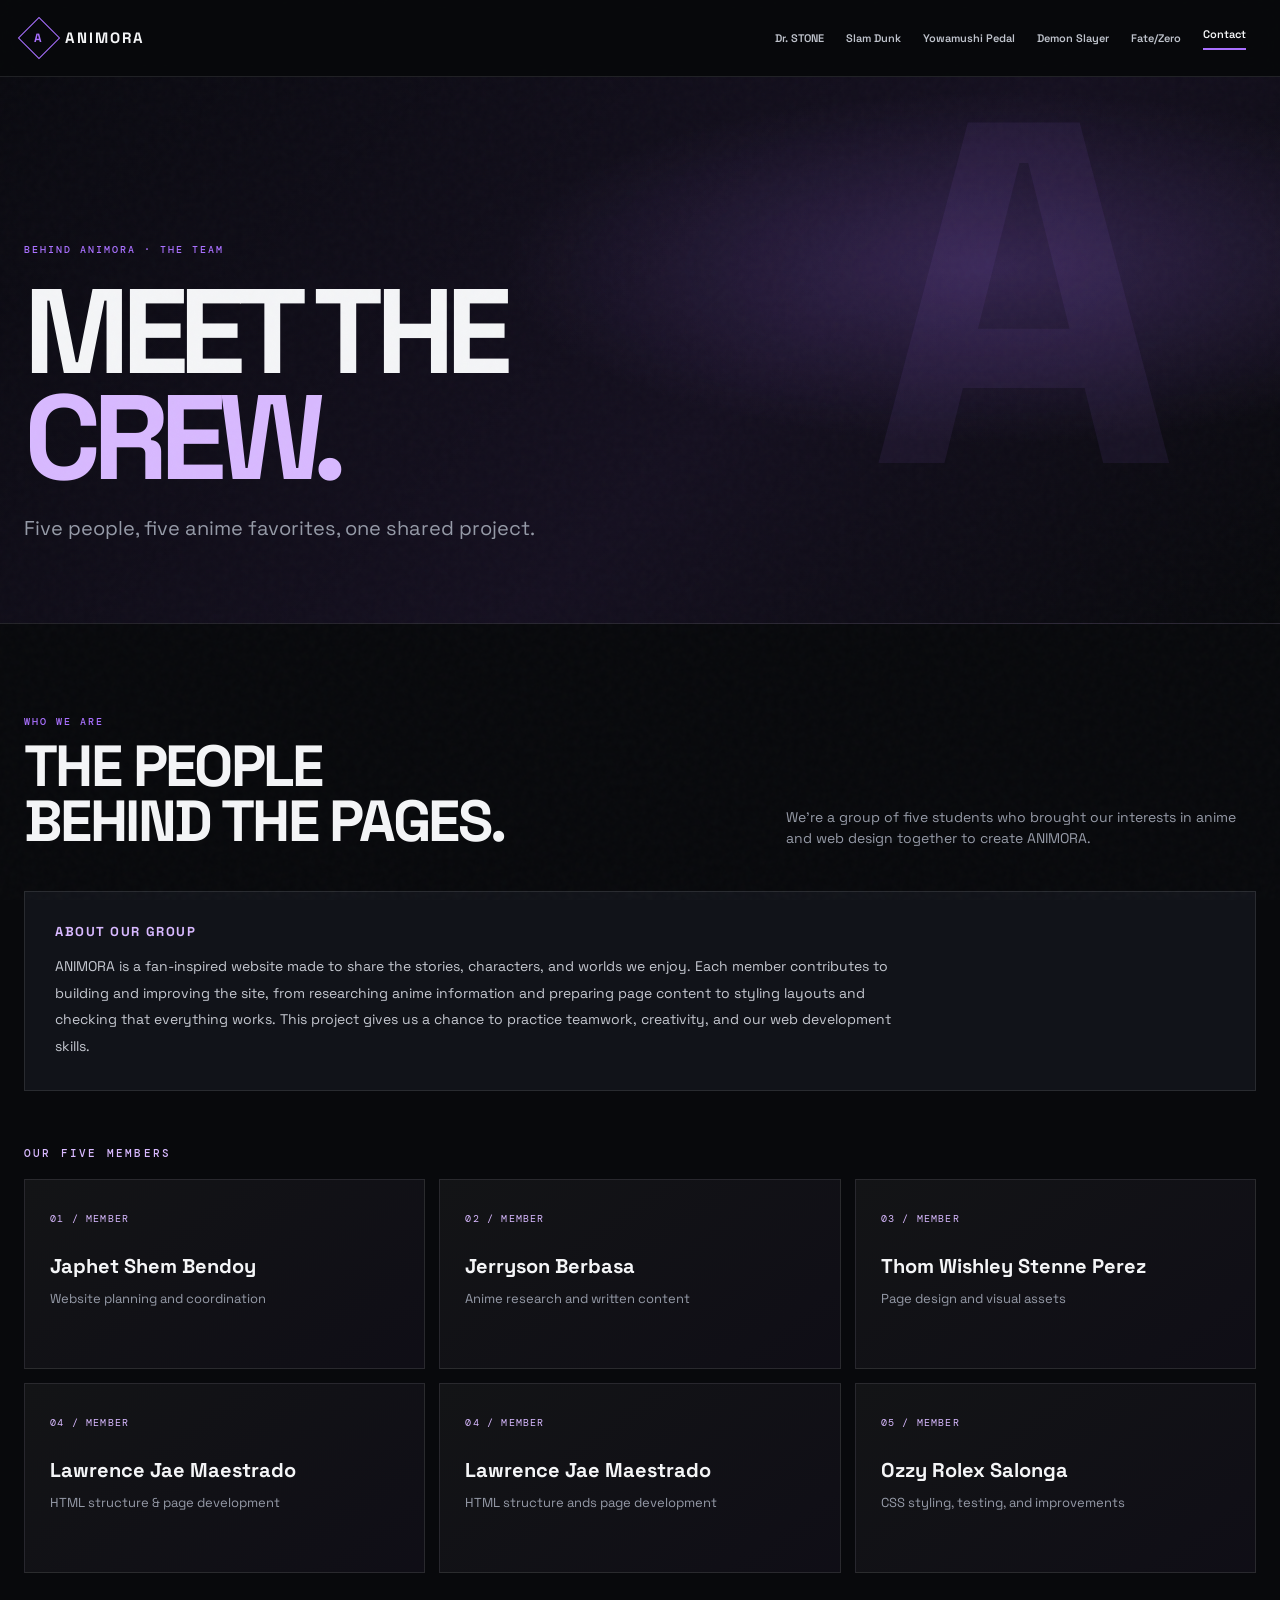
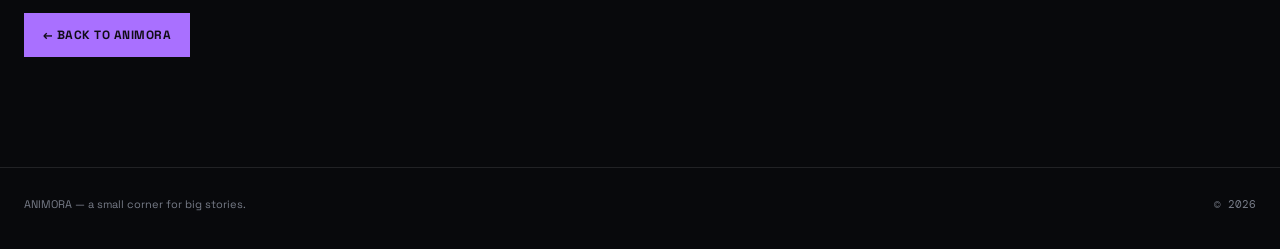
==== contact.html @ 9808b679 "Merge branch 'main' into feature-contact-page" ====
<!DOCTYPE html>
<html lang="en">
<head>
  <meta charset="UTF-8">
  <meta name="viewport" content="width=device-width, initial-scale=1.0">
  <title>Contact the Team — ANIMORA</title>
  <meta name="description" content="Meet the five-person team behind ANIMORA, an anime fandom website project.">
  <link rel="stylesheet" href="css/style.css">
</head>
<body>
<nav class="nav">
  <div class="container nav-inner">
    <a href="index.html" class="logo" aria-label="ANIMORA home">
      <span class="logo-mark"><span>A</span></span> ANIMORA
    </a>
    <button class="menu-btn" aria-label="Open navigation" aria-expanded="false">☰</button>
    <div class="nav-links">
      <a href="dr-stone.html">Dr. STONE</a>
      <a href="slam-dunk.html">Slam Dunk</a>
      <a href="yowamushi-pedal.html">Yowamushi Pedal</a>
      <a href="demon-slayer.html">Demon Slayer</a>
      <a href="fate-zero.html">Fate/Zero</a>
      <a href="contact.html" class="active">Contact</a>
    </div>
  </div>
</nav>

<main class="contact-page">
  <section class="contact-hero">
    <div class="container">
      <div class="eyebrow">BEHIND ANIMORA · THE TEAM</div>
      <h1>MEET THE<br><span>CREW.</span></h1>
      <p class="contact-lead">Five people, five anime favorites, one shared project.</p>
    </div>
  </section>

  <section class="section contact-section">
    <div class="container">
      <div class="section-head">
        <div><div class="eyebrow">WHO WE ARE</div><h2>THE PEOPLE<br>BEHIND THE PAGES.</h2></div>
        <p class="section-intro">We’re a group of five students who brought our interests in anime and web design together to create ANIMORA.</p>
      </div>
      <div class="contact-intro panel">
        <h3>ABOUT OUR GROUP</h3>
        <p>ANIMORA is a fan-inspired website made to share the stories, characters, and worlds we enjoy. Each member contributes to building and improving the site, from researching anime information and preparing page content to styling layouts and checking that everything works. This project gives us a chance to practice teamwork, creativity, and our web development skills.</p>
      </div>

      <div class="eyebrow members-label">OUR FIVE MEMBERS</div>
      <div class="team-grid">
        <article class="team-card"><span class="team-number">01 / MEMBER</span><h3>Japhet Shem Bendoy</h3><p>Website planning and coordination</p></article>
        <article class="team-card"><span class="team-number">02 / MEMBER</span><h3>Jerryson Berbasa</h3><p>Anime research and written content</p></article>
        <article class="team-card"><span class="team-number">03 / MEMBER</span><h3>Thom Wishley Stenne Perez</h3><p>Page design and visual assets</p></article>
        <article class="team-card"><span class="team-number">04 / MEMBER</span><h3>Lawrence Jae Maestrado</h3><p>HTML structure & page development</p></article>

        <article class="team-card"><span class="team-number">04 / MEMBER</span><h3>Lawrence Jae Maestrado</h3><p>HTML structure ands page development</p></article>

        <article class="team-card"><span class="team-number">05 / MEMBER</span><h3>Ozzy Rolex Salonga</h3><p>CSS styling, testing, and improvements</p></article>
      </div>
      <div class="contact-back"><a class="btn primary" href="index.html">← BACK TO ANIMORA</a></div>
    </div>
  </section>
</main>

<footer class="footer"><div class="container footer-row"><span>ANIMORA — a small corner for big stories.</span><span class="mono">© 2026</span></div></footer>
<script src="js/script.js"></script>
</body>
</html>
---- css/style.css ----
@import url("https://fonts.googleapis.com/css2?family=DM+Mono:wght@400;500&family=Space+Grotesk:wght@400;500;600;700&family=Playfair+Display:wght@600;700&display=swap");

/* =========================================================
   01. TOKENS / RESET
========================================================= */
:root {
  --bg: #08090c;
  --panel: #111319;
  --panel-2: #171a22;
  --text: #f4f5f7;
  --muted: #969ba8;
  --line: rgba(255,255,255,.10);
  --accent: #a970ff;
  --accent-2: #d8b9ff;
  --max: 1240px;
  --ease: cubic-bezier(.22,1,.36,1);
}

* { box-sizing: border-box; margin: 0; padding: 0; }
html { scroll-behavior: smooth; }
body {
  min-width: 320px;
  overflow-x: hidden;
  background: var(--bg);
  color: var(--text);
  font-family: "Space Grotesk", system-ui, sans-serif;
  line-height: 1.5;
}
a { color: inherit; text-decoration: none; }
button { font: inherit; }
img { display: block; max-width: 100%; }
.container { width: min(var(--max), calc(100% - 48px)); margin-inline: auto; }
.mono { font-family: "DM Mono", monospace; }

/* =========================================================
   02. GLOBAL GRAIN
========================================================= */
body::before {
  content: "";
  position: fixed;
  inset: 0;
  z-index: 90;
  pointer-events: none;
  opacity: .035;
  background-image: url("data:image/svg+xml,%3Csvg viewBox='0 0 160 160' xmlns='http://www.w3.org/2000/svg'%3E%3Cfilter id='n'%3E%3CfeTurbulence type='fractalNoise' baseFrequency='.85' numOctaves='3' stitchTiles='stitch'/%3E%3C/filter%3E%3Crect width='100%25' height='100%25' filter='url(%23n)' opacity='.7'/%3E%3C/svg%3E");
}

/* =========================================================
   03. NAVIGATION
========================================================= */
.nav {
  position: fixed;
  inset: 0 0 auto;
  z-index: 100;
  border-bottom: 1px solid var(--line);
  background: rgba(8,9,12,.72);
  backdrop-filter: blur(18px);
}
.nav-inner { min-height: 76px; display: flex; align-items: center; gap: 28px; }
.logo { display: flex; align-items: center; gap: 11px; flex-shrink: 0; font-size: 15px; font-weight: 700; letter-spacing: .13em; }
.logo-mark { width: 30px; height: 30px; display: grid; place-items: center; border: 1px solid var(--accent); transform: rotate(45deg); }
.logo-mark span { color: var(--accent); font-size: 12px; transform: rotate(-45deg); }
.nav-links { margin-left: auto; display: flex; align-items: center; gap: 2px; }
.nav-links a { padding: 9px 10px; color: #bfc3cc; font-size: 11px; font-weight: 600; transition: color .25s ease; }
.nav-links a:hover, .nav-links a.active { color: var(--text); }
.nav-links a.active::after { content: ""; display: block; width: 100%; height: 2px; margin-top: 5px; background: var(--accent); }
.menu-btn { display: none; margin-left: auto; border: 0; background: none; color: var(--text); font-size: 24px; cursor: pointer; }

/* =========================================================
   04. HERO / BACKGROUNDS
========================================================= */
.hero { min-height: 100svh; position: relative; display: grid; place-items: center; overflow: hidden; }
.hero-bg {
  position: absolute;
  inset: 0;
  background-image:
    linear-gradient(90deg, rgba(8,9,12,.92) 0%, rgba(8,9,12,.52) 48%, rgba(8,9,12,.30) 100%),
    linear-gradient(180deg, rgba(8,9,12,.25), rgba(8,9,12,.78)),
    var(--hero-image),
    radial-gradient(circle at 50% 42%, color-mix(in srgb,var(--accent) 23%,transparent), transparent 30%),
    linear-gradient(145deg,#08090c,#0c0912 48%,#08090c);
  background-size: cover;
  background-position: center;
  transform: scale(1.02);
}
.hero-bg::after { content:""; position:absolute; inset:0; background:linear-gradient(0deg,rgba(8,9,12,.75),transparent 35%,rgba(8,9,12,.25)); }
.grid { position:absolute; inset:-20%; opacity:.10; background-image:linear-gradient(var(--line) 1px,transparent 1px),linear-gradient(90deg,var(--line) 1px,transparent 1px); background-size:70px 70px; transform:perspective(500px) rotateX(55deg) translateY(32%); transform-origin:center bottom; }
.orbit { position:absolute; width:min(72vw,800px); height:min(72vw,800px); border:1px solid color-mix(in srgb,var(--accent) 28%,transparent); border-radius:50%; animation:spin 30s linear infinite; }
.orbit::after { content:""; position:absolute; width:8px; height:8px; top:12%; left:17%; border-radius:50%; background:var(--accent); box-shadow:0 0 28px var(--accent); }
@keyframes spin { to { transform: rotate(360deg); } }
.hero-content { position:relative; z-index:2; width:min(900px,100%); padding-top:76px; text-align:center; }
.kicker, .eyebrow, .tag { font-family:"DM Mono",monospace; text-transform:uppercase; letter-spacing:.2em; }
.kicker { margin-bottom:24px; color:var(--accent-2); font-size:11px; }
.hero h1 { font-size:clamp(64px,12vw,154px); line-height:.78; font-weight:700; letter-spacing:-.075em; }
.hero h1 .outline { color:transparent; -webkit-text-stroke:1px rgba(255,255,255,.45); }
.hero-copy { max-width:590px; margin:30px auto 0; color:#aeb2bc; font-size:15px; }
.hero-actions { display:flex; justify-content:center; gap:12px; margin-top:34px; }
.btn { display:inline-block; padding:12px 18px; border:1px solid var(--line); font-size:12px; font-weight:700; letter-spacing:.04em; transition:transform .25s ease,border-color .25s ease; }
.btn.primary { border-color:var(--accent); background:var(--accent); color:#100c16; }
.btn:hover { transform:translateY(-2px); border-color:var(--accent); }
.scroll-note { position:absolute; bottom:28px; left:50%; transform:translateX(-50%); color:#6f7480; font:400 10px "DM Mono",monospace; letter-spacing:.18em; }

/* =========================================================
   05. LANDING / COLLECTION
========================================================= */
.section { padding:110px 0; }
.section-head { display:flex; justify-content:space-between; align-items:end; gap:30px; margin-bottom:42px; }
.eyebrow { margin-bottom:10px; color:var(--accent); font-size:10px; font-weight:500; }
.section h2 { font-size:clamp(32px,5vw,58px); line-height:.95; letter-spacing:-.045em; }
.section-intro { max-width:470px; color:var(--muted); font-size:14px; }
.fandom-grid { display:grid; grid-template-columns:repeat(5,1fr); gap:12px; }
.fandom-card { min-height:360px; position:relative; overflow:hidden; display:flex; flex-direction:column; justify-content:space-between; padding:20px; border:1px solid var(--line); background:var(--panel); transition:transform .35s var(--ease),border-color .35s ease; }
.fandom-card:hover { transform:translateY(-7px); border-color:color-mix(in srgb,var(--card-accent) 70%,transparent); }
.fandom-art { position:absolute; inset:0; overflow:hidden; background:var(--panel); }
.fandom-art::after { content:""; position:absolute; inset:0; background:linear-gradient(180deg,rgba(8,9,12,.08),rgba(8,9,12,.88)); }
.fandom-art img { width:100%; height:100%; object-fit:cover; object-position:center; filter:saturate(.92); }
.fandom-number,.fandom-title,.fandom-link { position:relative; z-index:2; }
.fandom-number { color:#b1b5bf; font:400 10px "DM Mono",monospace; }
.fandom-title { font-size:27px; line-height:.95; letter-spacing:-.04em; }
.fandom-link { color:var(--card-accent); font-size:10px; letter-spacing:.14em; text-transform:uppercase; }
.manifesto { padding:70px 0; border-top:1px solid var(--line); border-bottom:1px solid var(--line); }
.manifesto p { max-width:1050px; font-family:"Playfair Display",serif; font-size:clamp(28px,5vw,68px); line-height:1.02; letter-spacing:-.05em; }
.manifesto em { color:var(--accent); font-style:normal; }

/* =========================================================
   06. FANDOM PAGES
========================================================= */
.fandom-page { --accent:#9cff57; --accent-2:#57e6ff; }
.fandom-page .hero { min-height:82svh; place-items:end start; text-align:left; }
.fandom-page .hero-content { width:min(var(--max),calc(100% - 48px)); margin:auto; padding:150px 0 90px; text-align:left; }
.fandom-page .hero h1 { max-width:950px; font-size:clamp(62px,10vw,132px); }
.fandom-page .hero-copy { max-width:610px; margin:26px 0 0; }
.tag { display:inline-block; margin-bottom:18px; padding:6px 9px; border:1px solid color-mix(in srgb,var(--accent) 50%,transparent); color:var(--accent); font-size:9px; }
.content-grid { display:grid; grid-template-columns:1.05fr .95fr; gap:18px; }
.panel { padding:30px; border:1px solid var(--line); background:var(--panel); }
.panel h3 { margin-bottom:12px; font-size:25px; }
.panel p { color:var(--muted); font-size:14px; }
.character-grid { display:grid; grid-template-columns:repeat(3,1fr); gap:12px; }
.character { min-height:300px; position:relative; overflow:hidden; padding:0; border:1px solid var(--line); background:linear-gradient(145deg,#12151b,#0c0e13); }
.character::after { content:""; position:absolute; inset:0; background:linear-gradient(180deg,transparent 38%,rgba(8,9,12,.92) 100%); pointer-events:none; }
.character-image { width:100%; height:190px; object-fit:cover; object-position:center; filter:saturate(.9); }
.character .initials,.character h3,.character p { position:relative; z-index:2; margin-inline:20px; }
.character .initials { margin-top:-42px; color:color-mix(in srgb,var(--accent) 75%,white); font-size:30px; font-weight:700; letter-spacing:-.06em; }
.character h3 { margin-top:18px; font-size:20px; }
.character p { margin-top:5px; padding-bottom:20px; color:var(--muted); font-size:12px; }
.media-grid { display:grid; grid-template-columns:repeat(3,1fr); gap:12px; }
.media-card { overflow:hidden; border:1px solid var(--line); background:var(--panel); }
.media-art { aspect-ratio:4/3; position:relative; overflow:hidden; display:grid; place-items:center; }
.media-art img { position:absolute; inset:0; width:100%; height:100%; object-fit:cover; filter:saturate(.85); }
.media-art::after { content:""; position:absolute; inset:0; background:linear-gradient(180deg,rgba(8,9,12,.05),rgba(8,9,12,.70)); }
.media-art span { position:relative; z-index:2; font-size:38px; font-weight:700; letter-spacing:-.06em; text-shadow:0 3px 20px #000; }
.media-card figcaption { padding:14px; color:#a6aab4; font-size:11px; }
.fact-grid { display:grid; grid-template-columns:repeat(4,1fr); gap:12px; }
.fact { padding:14px 16px; border-left:2px solid var(--accent); background:var(--panel); }
.fact strong { display:block; font-size:22px; }
.fact span { color:var(--muted); font-size:11px; }

/* =========================================================
   07. FOOTER / MOTION
========================================================= */
.footer { padding:28px 0 36px; border-top:1px solid var(--line); color:#777c88; font-size:11px; }
.footer-row { display:flex; justify-content:space-between; gap:20px; }
.reveal { opacity:0; transform:translateY(18px); transition:.7s var(--ease); }
.reveal.show { opacity:1; transform:none; }

/* =========================================================
   08. RESPONSIVE
========================================================= */
@media (max-width:1050px) {
  .nav-links a { padding-inline:6px; font-size:10px; }
  .fandom-grid { grid-template-columns:repeat(2,1fr); }
  .character-grid { grid-template-columns:repeat(2,1fr); }
}

@media (max-width:760px) {
  .container { width:min(var(--max),calc(100% - 32px)); }
  .nav-inner { min-height:68px; }
  .menu-btn { display:block; }
  .nav-links { display:none; position:absolute; top:68px; left:16px; right:16px; padding:10px; flex-direction:column; align-items:stretch; border:1px solid var(--line); background:#0d0f14; }
  .nav-links.open { display:flex; }
  .nav-links a { padding:12px; }
  .hero h1 { font-size:clamp(58px,18vw,100px); }
  .hero-bg { background-position:65% center; }
  .section { padding:80px 0; }
  .section-head { display:block; }
  .section-intro { margin-top:18px; }
  .fandom-grid,.character-grid,.media-grid,.fact-grid,.content-grid { grid-template-columns:1fr; }
  .fandom-card { min-height:300px; }
  .fandom-page .hero { min-height:90svh; }
  .fandom-page .hero-content { width:min(var(--max),calc(100% - 32px)); padding:130px 0 70px; }
  .character { min-height:330px; }
  .character-image { height:220px; }
  .footer-row { display:block; }
  .footer-row > * + * { margin-top:8px; }
}

@media (prefers-reduced-motion:reduce) {
  html { scroll-behavior:auto; }
  *,*::before,*::after { animation-duration:.01ms !important; transition-duration:.01ms !important; }
}


/* =========================================================
   CONTACT PAGE / TEAM
========================================================= */
.contact-page { padding-top: 76px; }
.contact-hero {
  position: relative;
  overflow: hidden;
  padding: clamp(90px, 13vw, 170px) 0 80px;
  background:
    radial-gradient(ellipse at 78% 35%, rgba(169,112,255,.22), transparent 35%),
    linear-gradient(135deg, #0a0a10, #151020 58%, #08090c);
  border-bottom: 1px solid var(--line);
}
.contact-hero::after {
  content: "A";
  position: absolute;
  right: 8%;
  top: 0;
  color: rgba(169,112,255,.07);
  font-size: clamp(240px, 38vw, 520px);
  line-height: .9;
  font-weight: 700;
  pointer-events: none;
}
.contact-hero .container { position: relative; z-index: 1; }
.contact-hero h1 {
  margin: 22px 0;
  font-size: clamp(58px, 10vw, 120px);
  line-height: .88;
  letter-spacing: -.07em;
}
.contact-hero h1 span { color: var(--accent-2); }
.contact-lead { color: var(--muted); font-size: clamp(16px, 2vw, 20px); }
.contact-section { padding-top: 90px; }
.contact-intro { margin-bottom: 54px; }
.contact-intro h3 { margin-bottom: 12px; color: var(--accent-2); font-size: 13px; letter-spacing: .12em; }
.contact-intro p { max-width: 850px; color: #c5c8d0; line-height: 1.9; }
.members-label { margin-bottom: 18px; color: var(--accent-2); font-size: 11px; }
.team-grid { display: grid; grid-template-columns: repeat(3, minmax(0, 1fr)); gap: 14px; }
.team-card {
  min-height: 190px;
  padding: 25px;
  border: 1px solid var(--line);
  background: linear-gradient(145deg, rgba(255,255,255,.045), rgba(169,112,255,.045));
  transition: transform .3s var(--ease), border-color .3s ease;
}
.team-card:hover { transform: translateY(-5px); border-color: rgba(169,112,255,.55); }
.team-number { color: var(--accent-2); font: 10px "DM Mono", monospace; letter-spacing: .12em; }
.team-card h3 { margin: 22px 0 8px; font-size: 20px; overflow-wrap: anywhere; }
.team-card p { color: var(--muted); font-size: 13px; }
.contact-note { margin-top: 18px; color: var(--muted); font-size: 12px; }
.contact-back { margin-top: 40px; }
@media (max-width: 760px) {
  .team-grid { grid-template-columns: repeat(2, minmax(0, 1fr)); }
}
@media (max-width: 480px) {
  .team-grid { grid-template-columns: 1fr; }
  .contact-section { padding-top: 60px; }
}
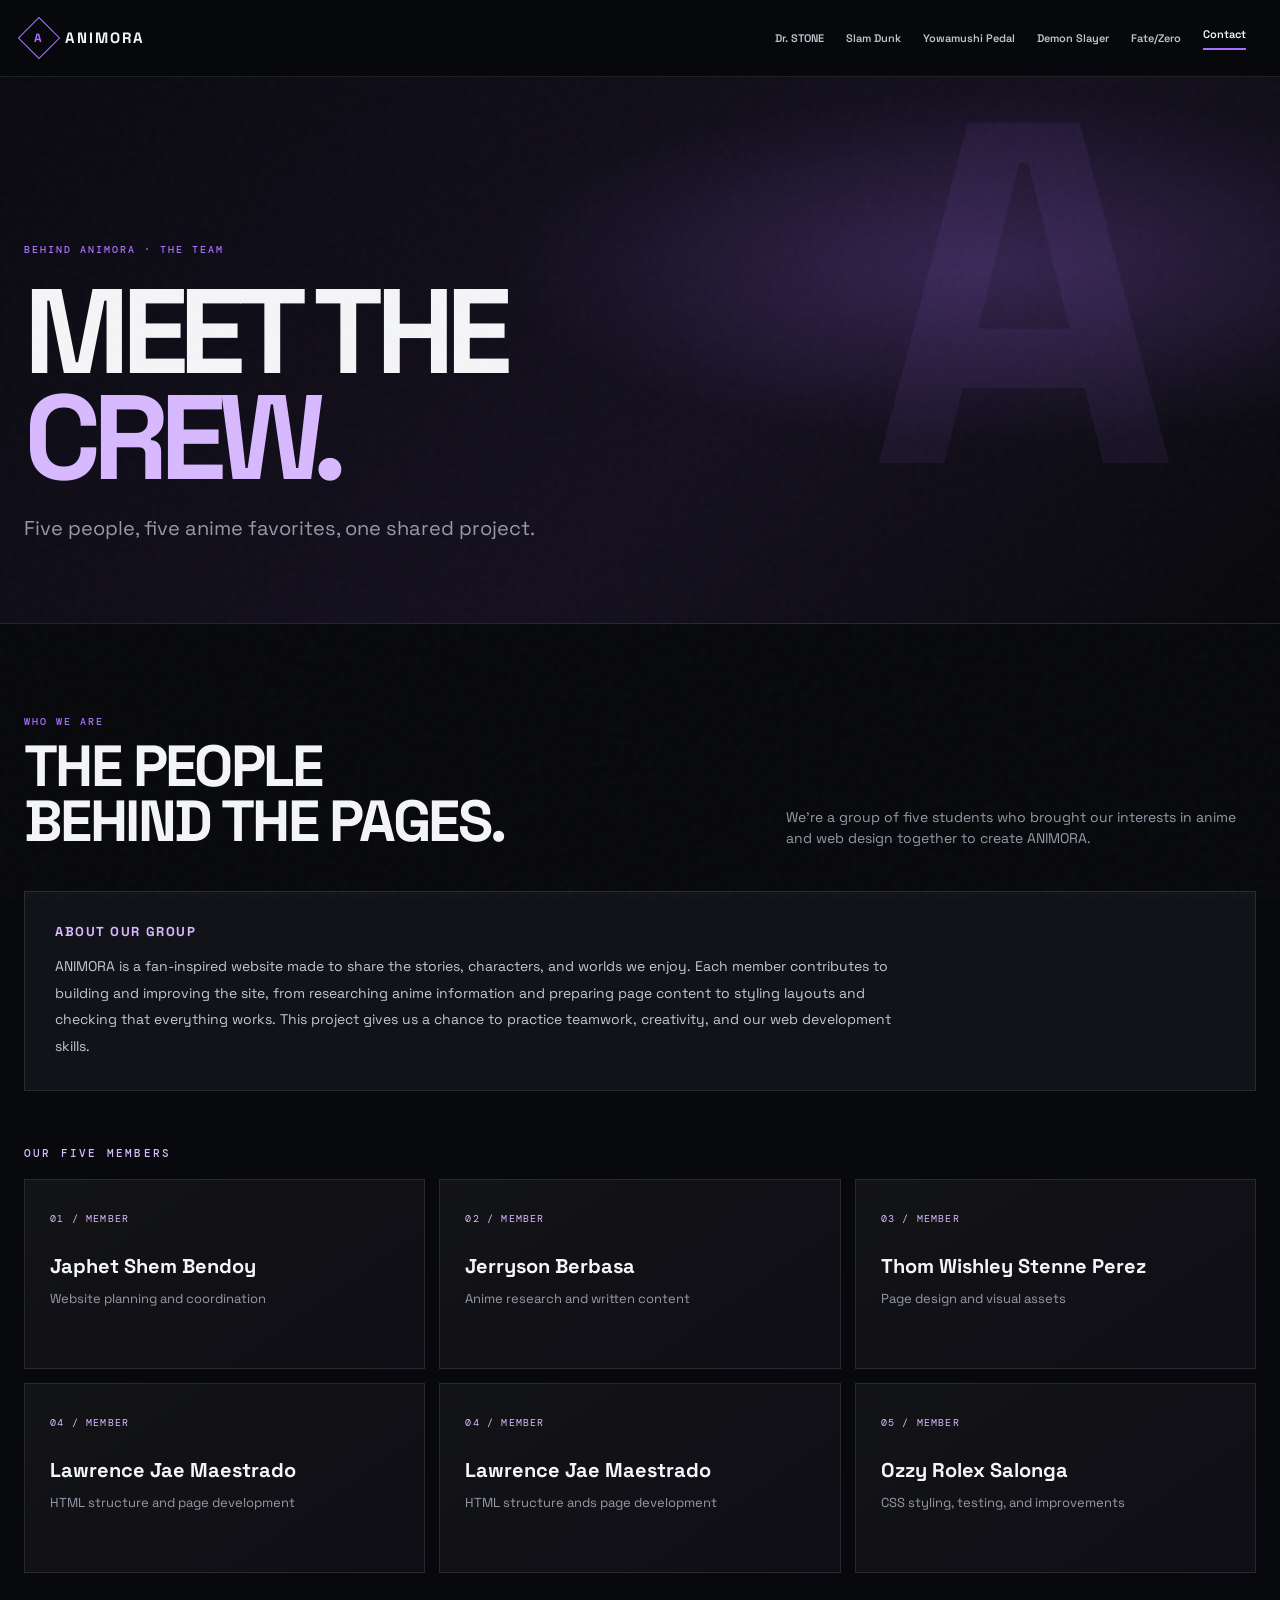
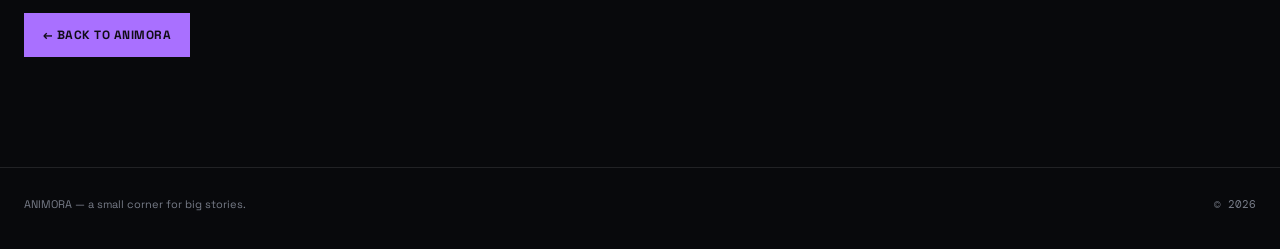
==== commit b275b0fa: "add info contact of Lawrence Jae Maestrado" ====
--- a/contact.html
+++ b/contact.html
@@ -50,7 +50,7 @@
         <article class="team-card"><span class="team-number">01 / MEMBER</span><h3>Japhet Shem Bendoy</h3><p>Website planning and coordination</p></article>
         <article class="team-card"><span class="team-number">02 / MEMBER</span><h3>Jerryson Berbasa</h3><p>Anime research and written content</p></article>
         <article class="team-card"><span class="team-number">03 / MEMBER</span><h3>Thom Wishley Stenne Perez</h3><p>Page design and visual assets</p></article>
-        <article class="team-card"><span class="team-number">04 / MEMBER</span><h3>Lawrence Jae Maestrado</h3><p>HTML structure & page development</p></article>
+        <article class="team-card"><span class="team-number">04 / MEMBER</span><h3>Lawrence Jae Maestrado</h3><p>HTML structure and page development</p></article>
 
         <article class="team-card"><span class="team-number">04 / MEMBER</span><h3>Lawrence Jae Maestrado</h3><p>HTML structure ands page development</p></article>
 
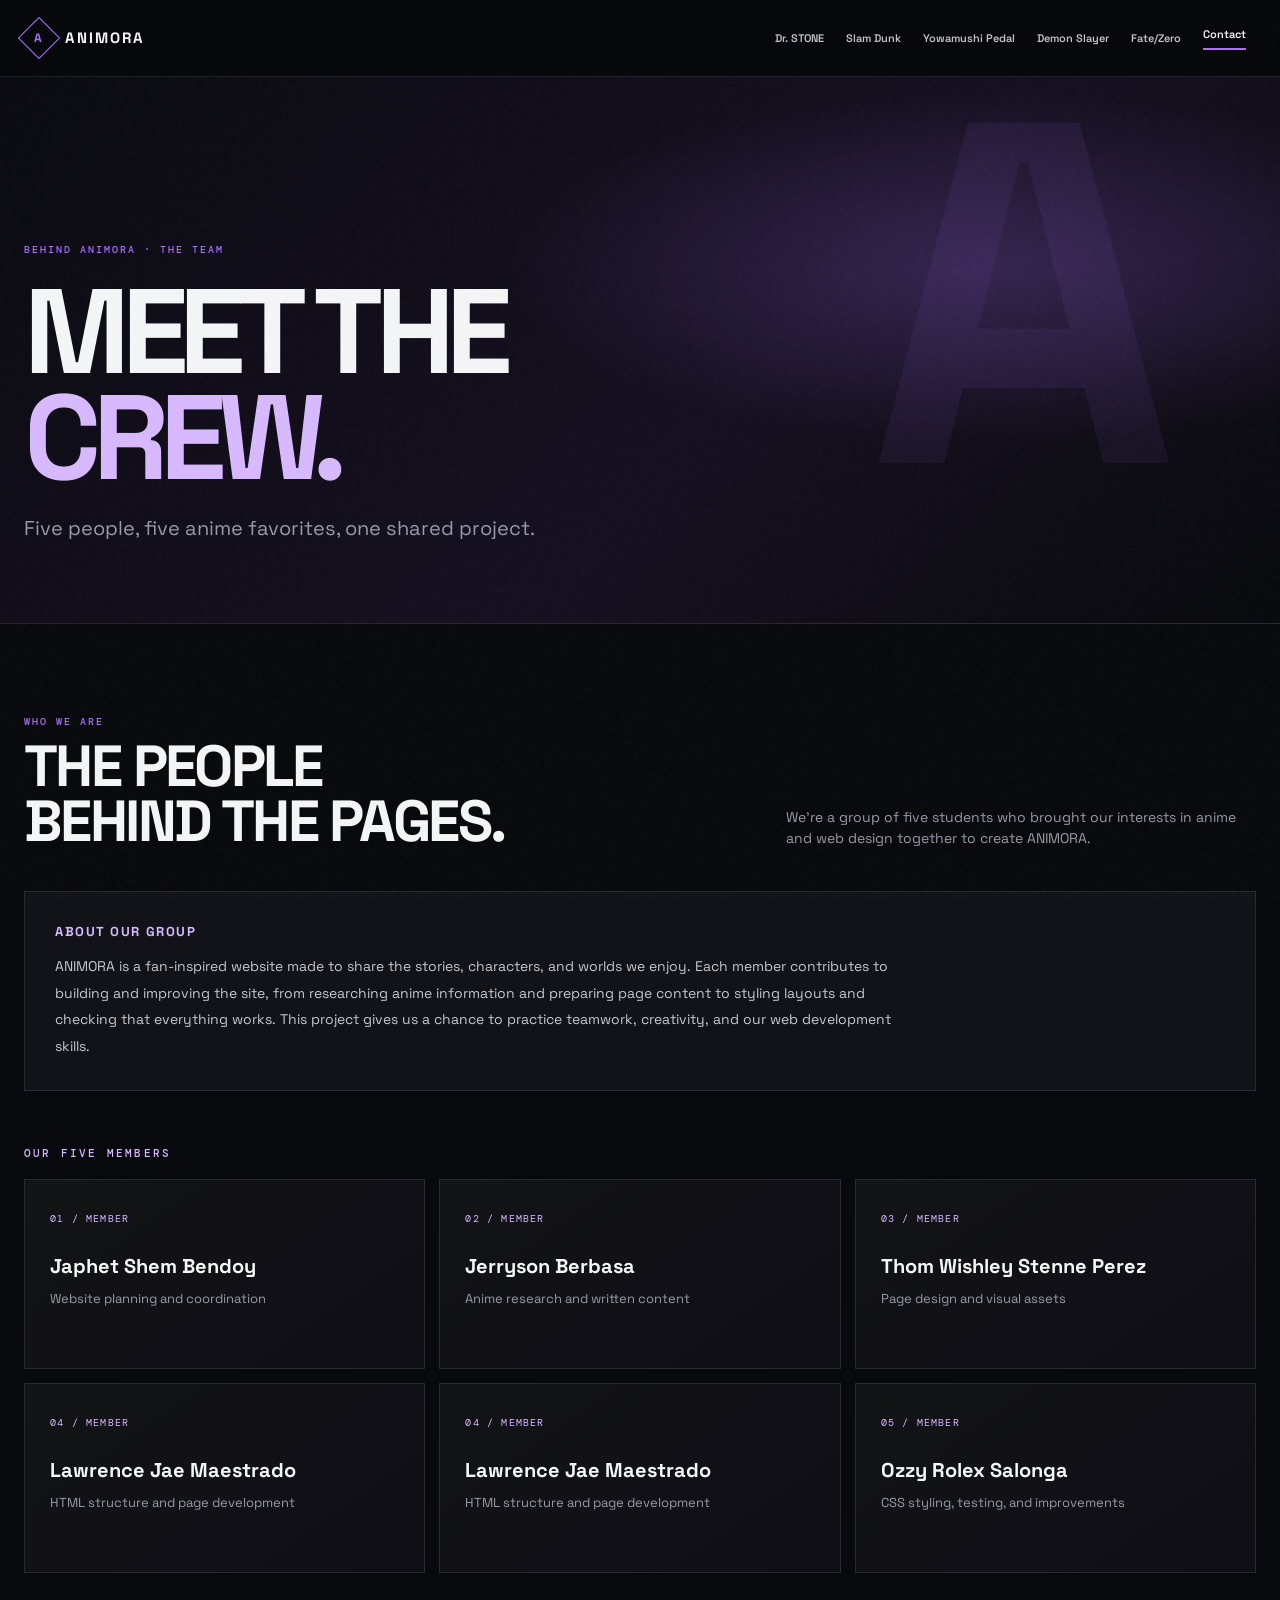
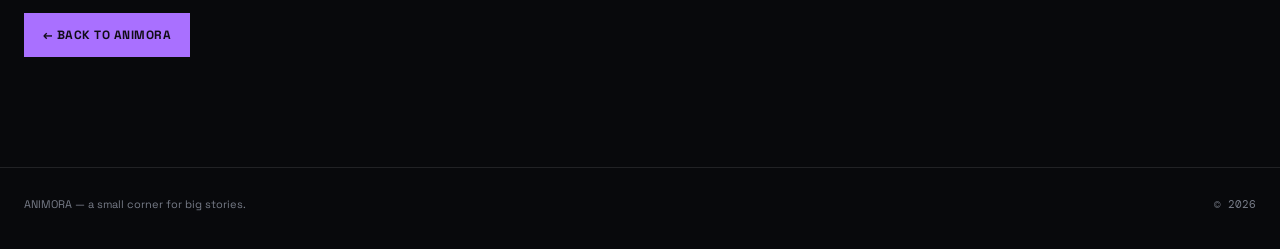
==== commit e067e81f: "add info contact of Lawrence Jae Maestrado" ====
--- a/contact.html
+++ b/contact.html
@@ -52,7 +52,7 @@
         <article class="team-card"><span class="team-number">03 / MEMBER</span><h3>Thom Wishley Stenne Perez</h3><p>Page design and visual assets</p></article>
         <article class="team-card"><span class="team-number">04 / MEMBER</span><h3>Lawrence Jae Maestrado</h3><p>HTML structure and page development</p></article>
 
-        <article class="team-card"><span class="team-number">04 / MEMBER</span><h3>Lawrence Jae Maestrado</h3><p>HTML structure ands page development</p></article>
+        <article class="team-card"><span class="team-number">04 / MEMBER</span><h3>Lawrence Jae Maestrado</h3><p>HTML structure and page development</p></article>
 
         <article class="team-card"><span class="team-number">05 / MEMBER</span><h3>Ozzy Rolex Salonga</h3><p>CSS styling, testing, and improvements</p></article>
       </div>
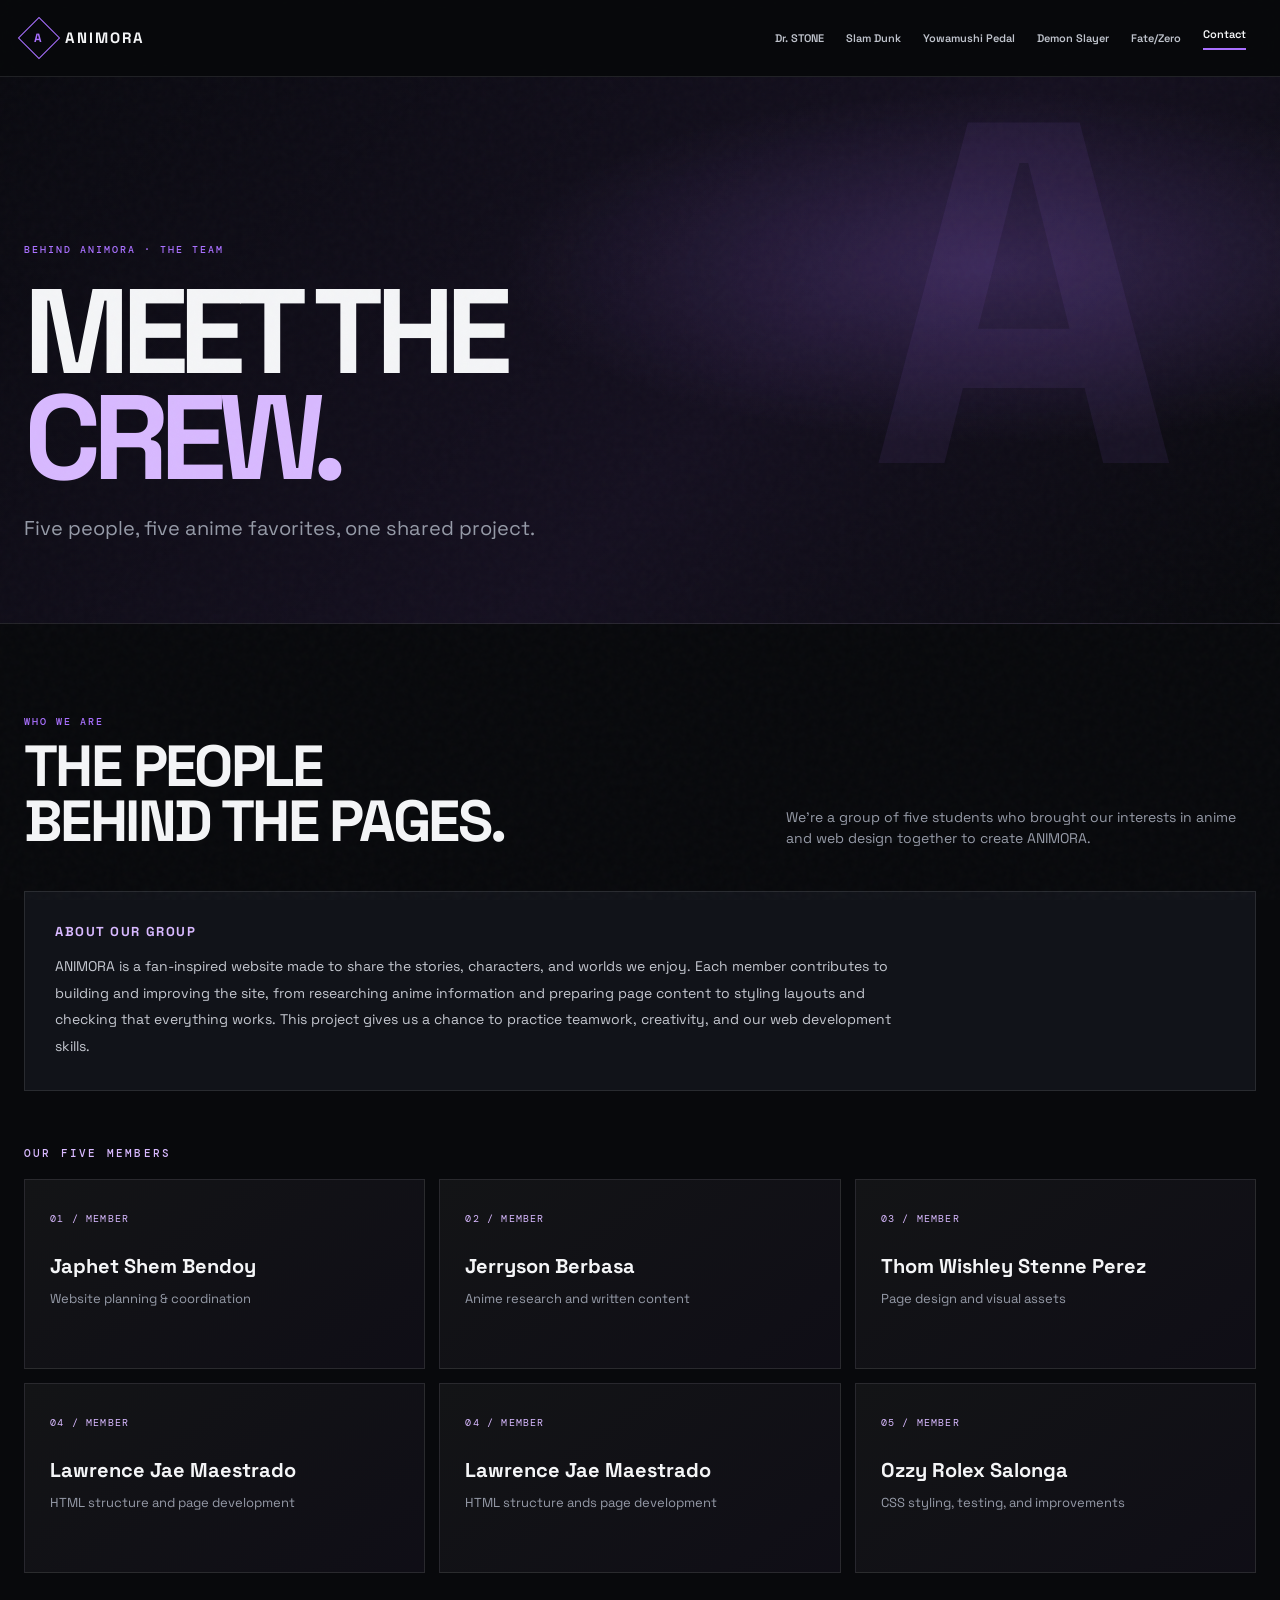
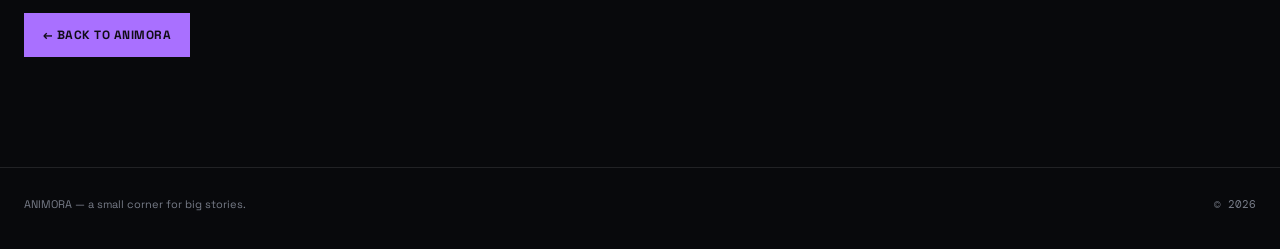
==== commit 164102d1: "Add info contact of Japhet Shem Bendoy" ====
--- a/contact.html
+++ b/contact.html
@@ -47,12 +47,12 @@
 
       <div class="eyebrow members-label">OUR FIVE MEMBERS</div>
       <div class="team-grid">
-        <article class="team-card"><span class="team-number">01 / MEMBER</span><h3>Japhet Shem Bendoy</h3><p>Website planning and coordination</p></article>
+        <article class="team-card"><span class="team-number">01 / MEMBER</span><h3>Japhet Shem Bendoy</h3><p>Website planning & coordination</p></article>
         <article class="team-card"><span class="team-number">02 / MEMBER</span><h3>Jerryson Berbasa</h3><p>Anime research and written content</p></article>
         <article class="team-card"><span class="team-number">03 / MEMBER</span><h3>Thom Wishley Stenne Perez</h3><p>Page design and visual assets</p></article>
         <article class="team-card"><span class="team-number">04 / MEMBER</span><h3>Lawrence Jae Maestrado</h3><p>HTML structure and page development</p></article>
 
-        <article class="team-card"><span class="team-number">04 / MEMBER</span><h3>Lawrence Jae Maestrado</h3><p>HTML structure and page development</p></article>
+        <article class="team-card"><span class="team-number">04 / MEMBER</span><h3>Lawrence Jae Maestrado</h3><p>HTML structure ands page development</p></article>
 
         <article class="team-card"><span class="team-number">05 / MEMBER</span><h3>Ozzy Rolex Salonga</h3><p>CSS styling, testing, and improvements</p></article>
       </div>
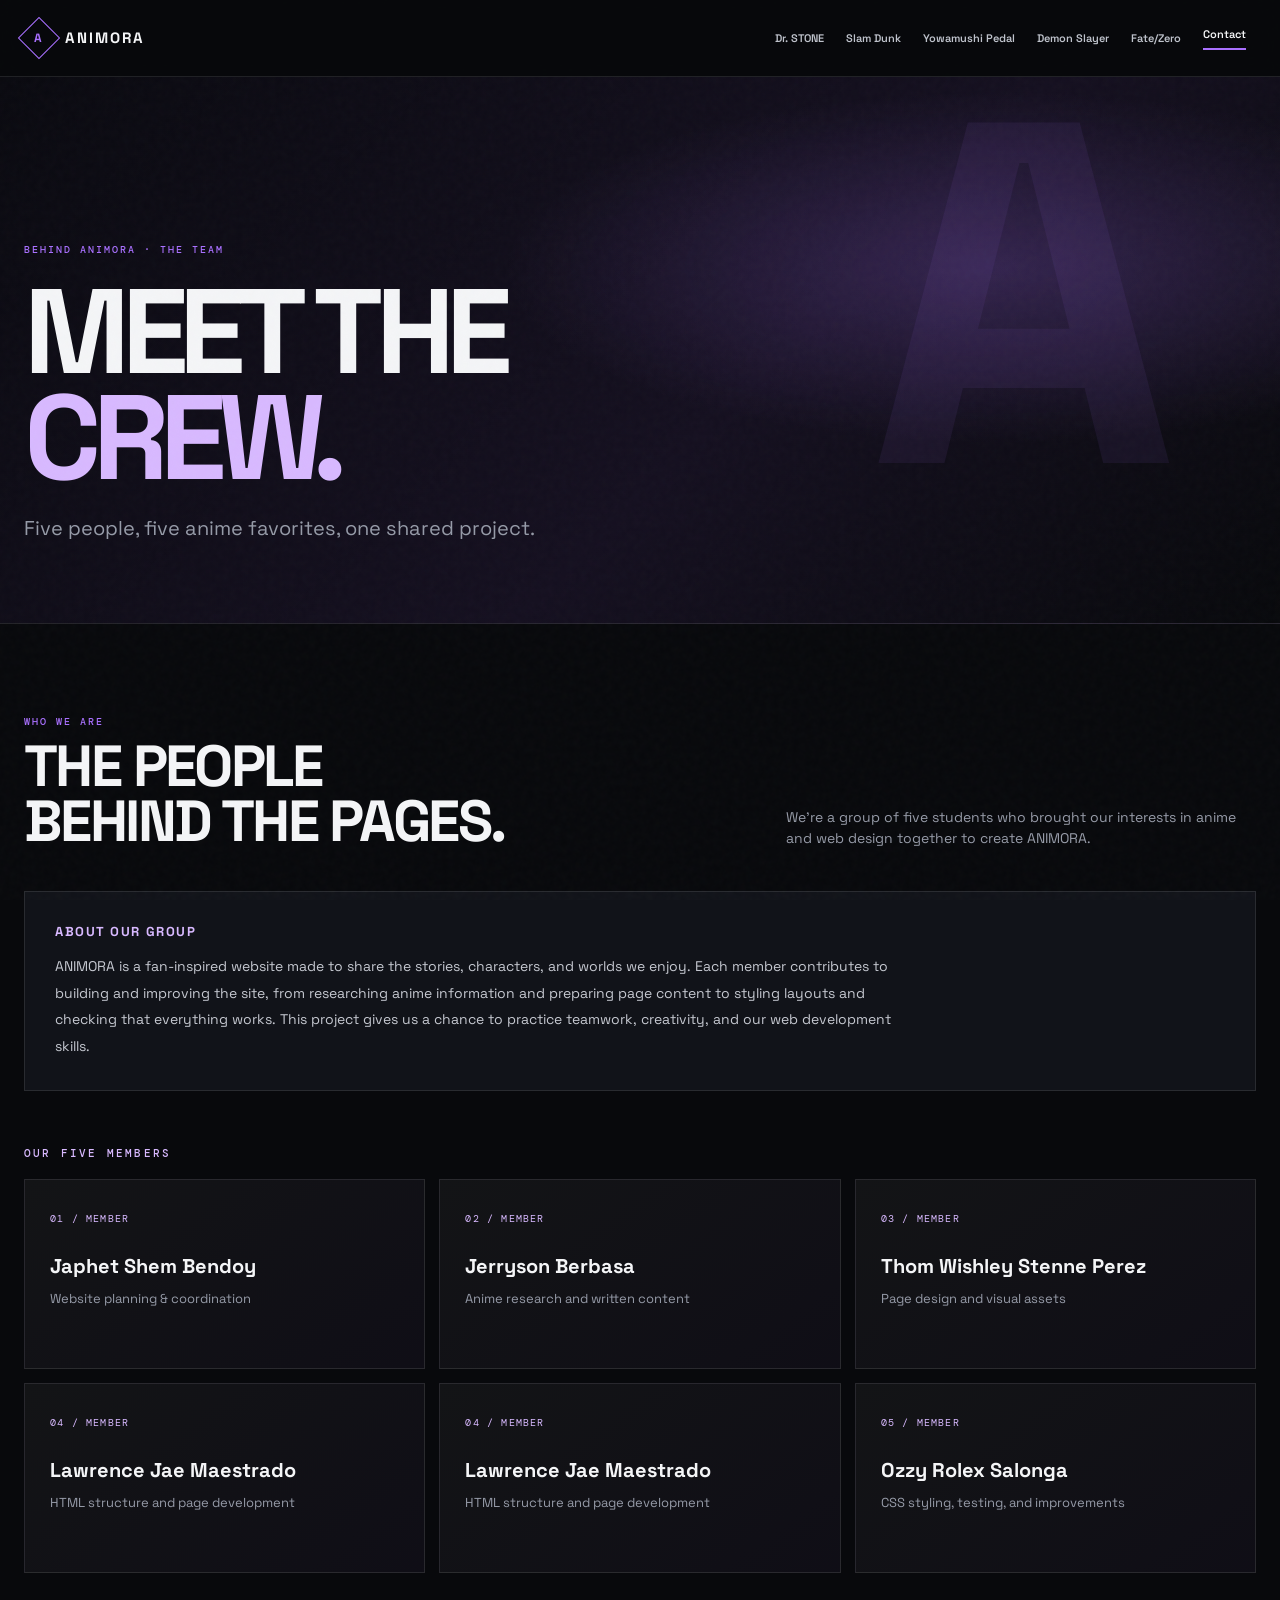
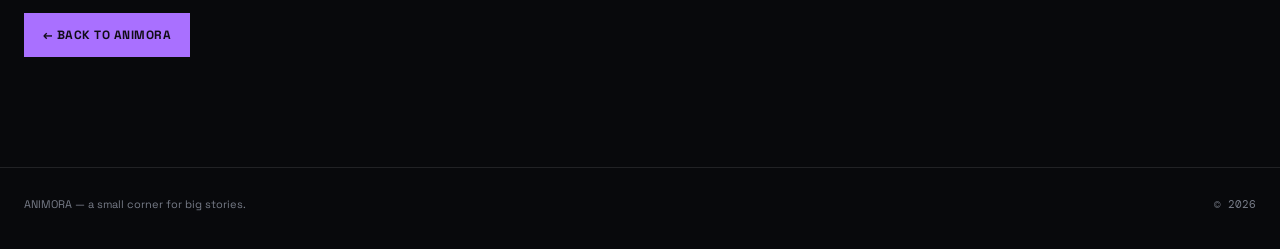
==== commit bc6664c5: "Add info contact of Japhet Shem Bendoy" ====
--- a/contact.html
+++ b/contact.html
@@ -52,7 +52,7 @@
         <article class="team-card"><span class="team-number">03 / MEMBER</span><h3>Thom Wishley Stenne Perez</h3><p>Page design and visual assets</p></article>
         <article class="team-card"><span class="team-number">04 / MEMBER</span><h3>Lawrence Jae Maestrado</h3><p>HTML structure and page development</p></article>
 
-        <article class="team-card"><span class="team-number">04 / MEMBER</span><h3>Lawrence Jae Maestrado</h3><p>HTML structure ands page development</p></article>
+        <article class="team-card"><span class="team-number">04 / MEMBER</span><h3>Lawrence Jae Maestrado</h3><p>HTML structure and page development</p></article>
 
         <article class="team-card"><span class="team-number">05 / MEMBER</span><h3>Ozzy Rolex Salonga</h3><p>CSS styling, testing, and improvements</p></article>
       </div>
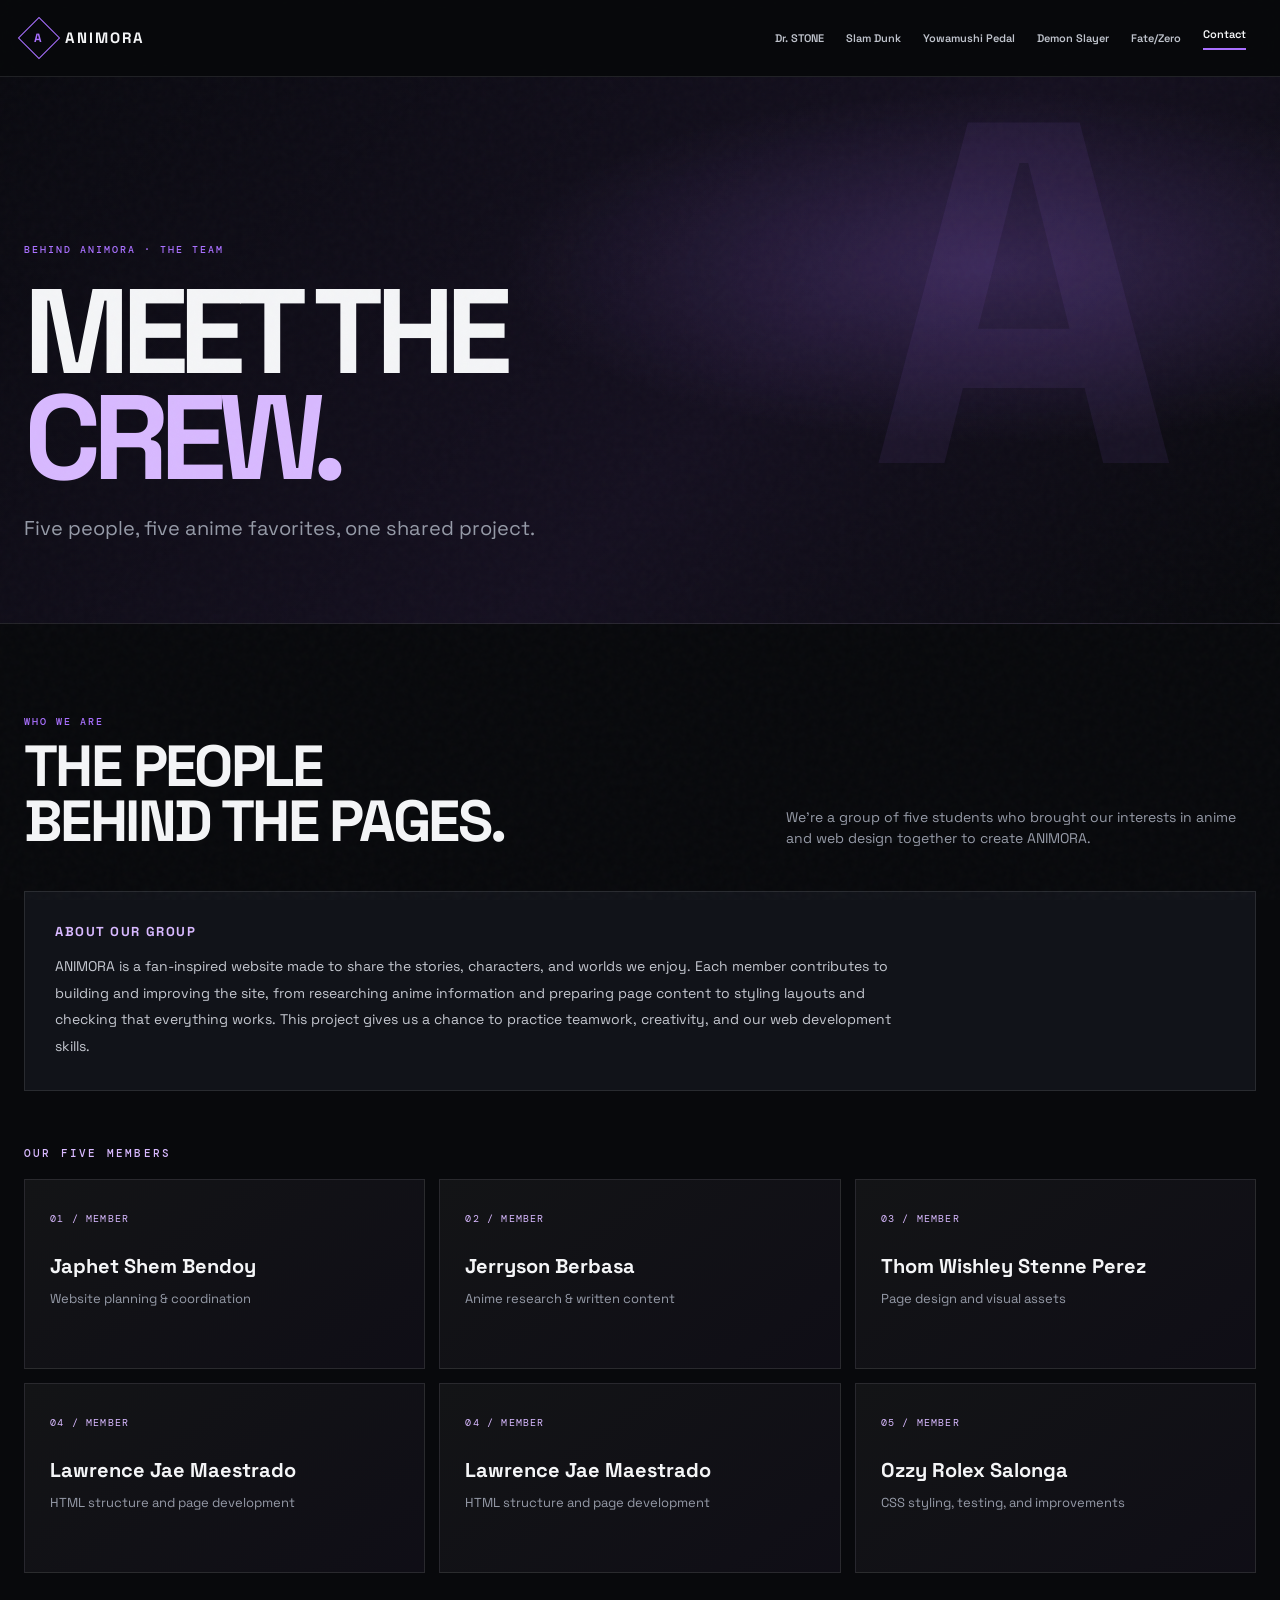
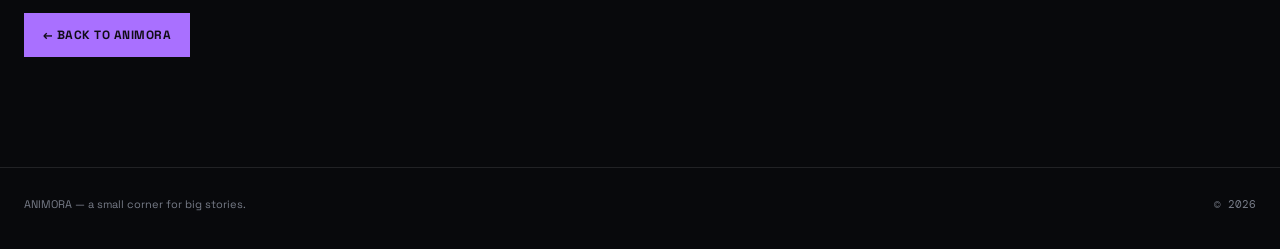
==== commit 7b48b284: "Add info contact of Jerryson G. Berbasa" ====
--- a/contact.html
+++ b/contact.html
@@ -48,7 +48,7 @@
       <div class="eyebrow members-label">OUR FIVE MEMBERS</div>
       <div class="team-grid">
         <article class="team-card"><span class="team-number">01 / MEMBER</span><h3>Japhet Shem Bendoy</h3><p>Website planning & coordination</p></article>
-        <article class="team-card"><span class="team-number">02 / MEMBER</span><h3>Jerryson Berbasa</h3><p>Anime research and written content</p></article>
+        <article class="team-card"><span class="team-number">02 / MEMBER</span><h3>Jerryson Berbasa</h3><p>Anime research & written content</p></article>
         <article class="team-card"><span class="team-number">03 / MEMBER</span><h3>Thom Wishley Stenne Perez</h3><p>Page design and visual assets</p></article>
         <article class="team-card"><span class="team-number">04 / MEMBER</span><h3>Lawrence Jae Maestrado</h3><p>HTML structure and page development</p></article>
 
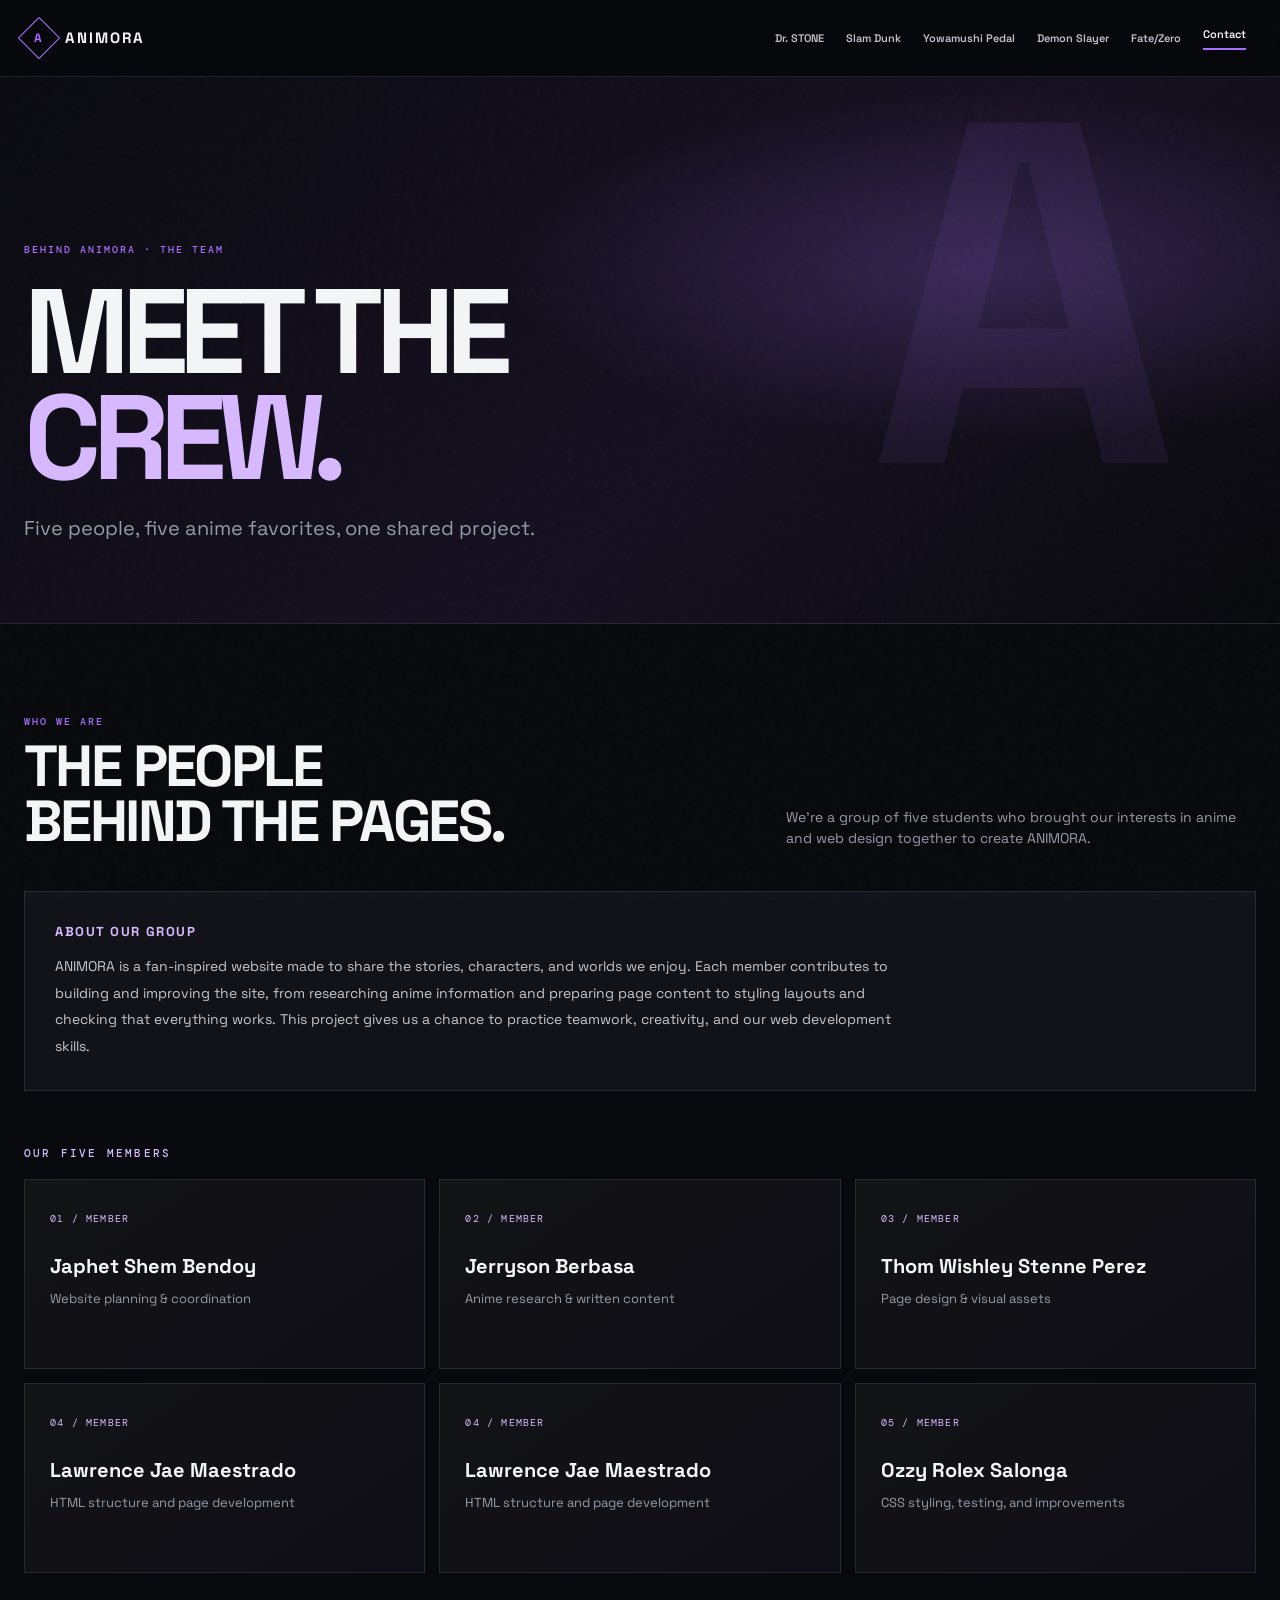
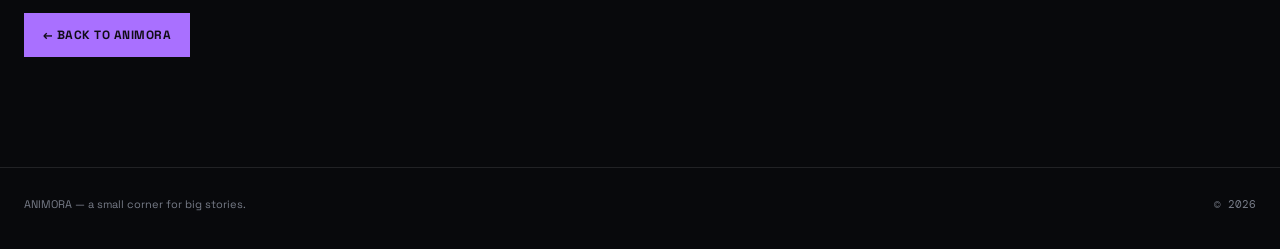
==== commit 91650c31: "Add info contact of Thom Wishley Stenne Perez" ====
--- a/contact.html
+++ b/contact.html
@@ -49,7 +49,7 @@
       <div class="team-grid">
         <article class="team-card"><span class="team-number">01 / MEMBER</span><h3>Japhet Shem Bendoy</h3><p>Website planning & coordination</p></article>
         <article class="team-card"><span class="team-number">02 / MEMBER</span><h3>Jerryson Berbasa</h3><p>Anime research & written content</p></article>
-        <article class="team-card"><span class="team-number">03 / MEMBER</span><h3>Thom Wishley Stenne Perez</h3><p>Page design and visual assets</p></article>
+        <article class="team-card"><span class="team-number">03 / MEMBER</span><h3>Thom Wishley Stenne Perez</h3><p>Page design & visual assets</p></article>
         <article class="team-card"><span class="team-number">04 / MEMBER</span><h3>Lawrence Jae Maestrado</h3><p>HTML structure and page development</p></article>
 
         <article class="team-card"><span class="team-number">04 / MEMBER</span><h3>Lawrence Jae Maestrado</h3><p>HTML structure and page development</p></article>
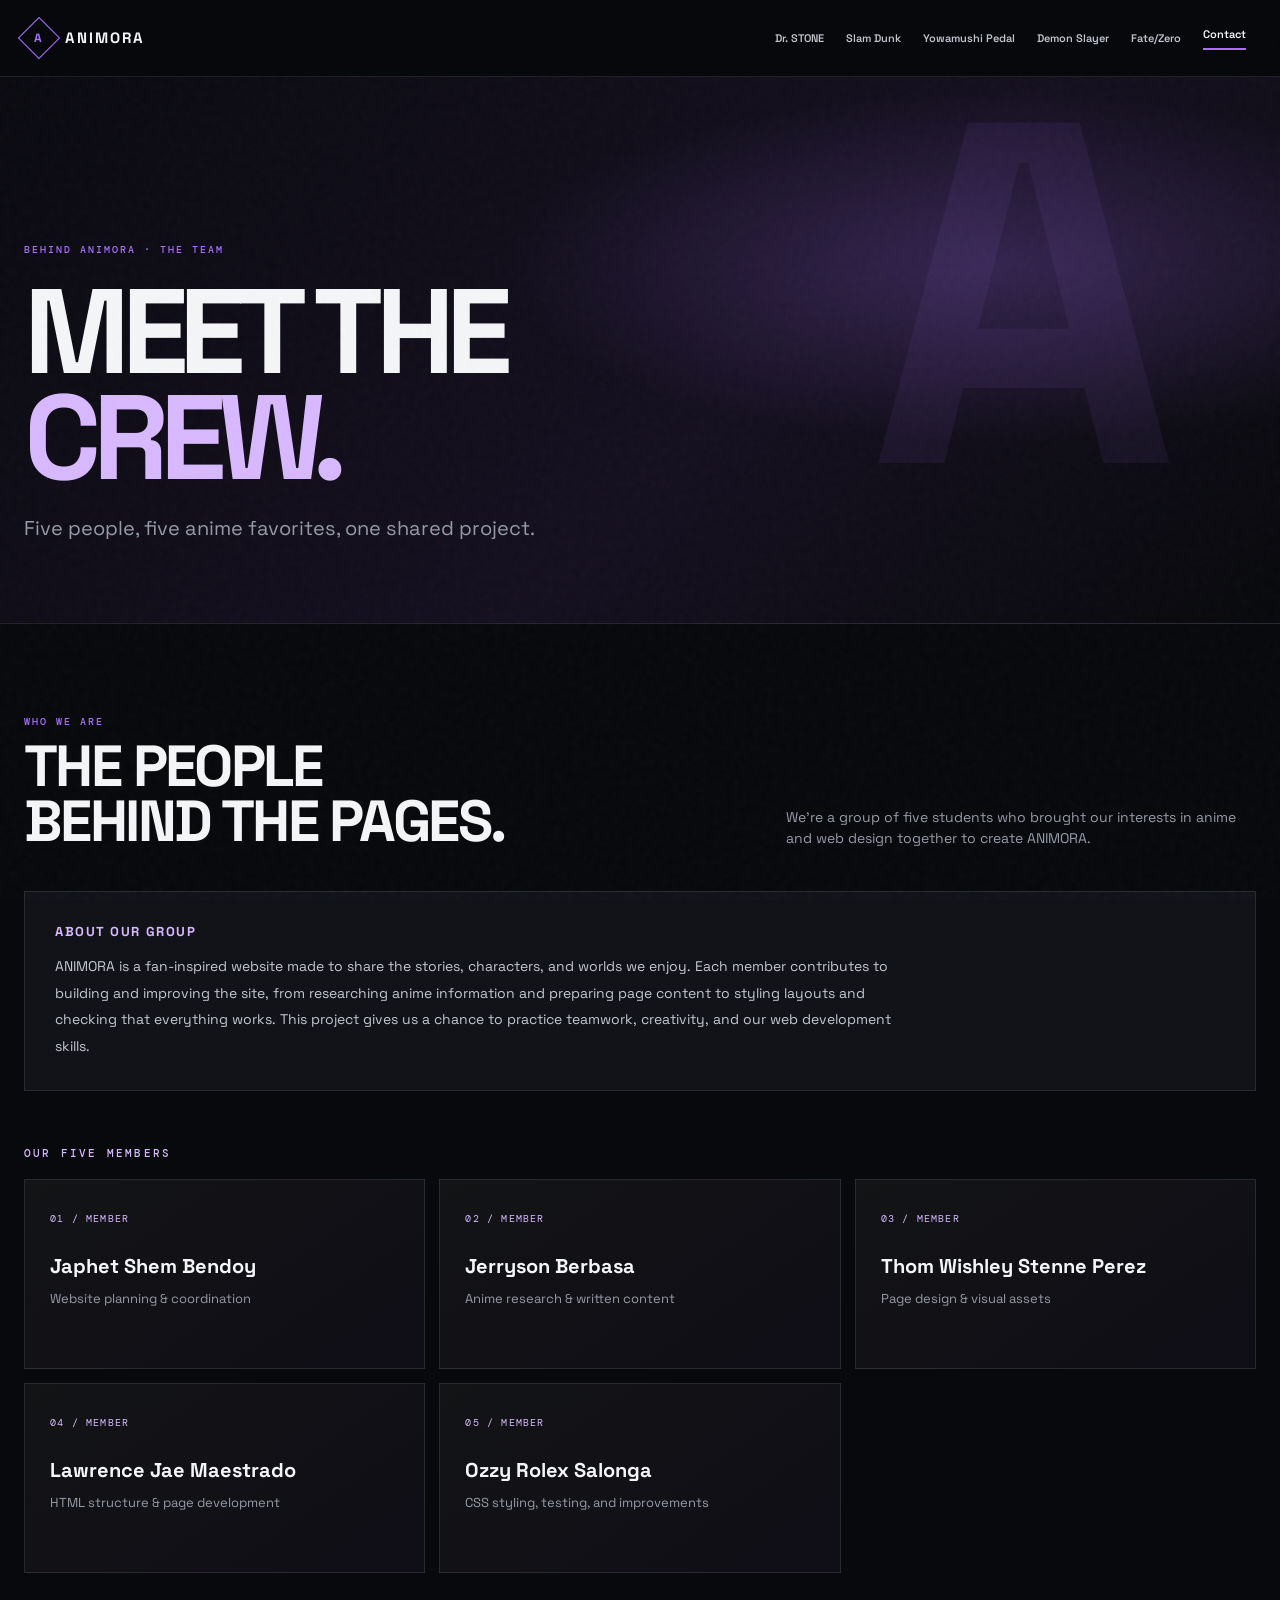
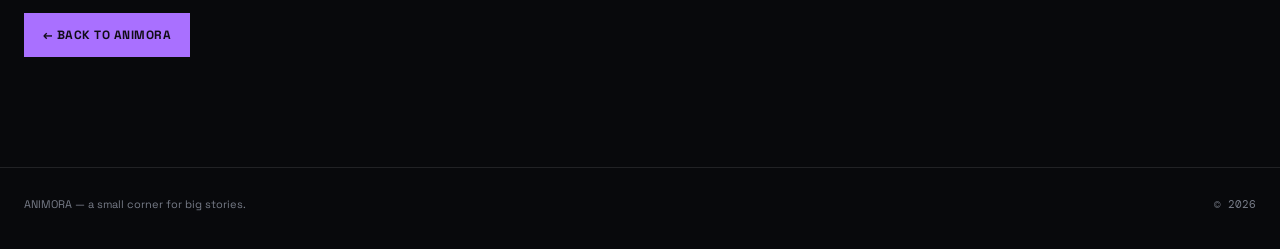
==== commit b760b7e9: "Fix contact info of Lawrence Jae Maestrado" ====
--- a/contact.html
+++ b/contact.html
@@ -50,10 +50,7 @@
         <article class="team-card"><span class="team-number">01 / MEMBER</span><h3>Japhet Shem Bendoy</h3><p>Website planning & coordination</p></article>
         <article class="team-card"><span class="team-number">02 / MEMBER</span><h3>Jerryson Berbasa</h3><p>Anime research & written content</p></article>
         <article class="team-card"><span class="team-number">03 / MEMBER</span><h3>Thom Wishley Stenne Perez</h3><p>Page design & visual assets</p></article>
-        <article class="team-card"><span class="team-number">04 / MEMBER</span><h3>Lawrence Jae Maestrado</h3><p>HTML structure and page development</p></article>
-
-        <article class="team-card"><span class="team-number">04 / MEMBER</span><h3>Lawrence Jae Maestrado</h3><p>HTML structure and page development</p></article>
-
+        <article class="team-card"><span class="team-number">04 / MEMBER</span><h3>Lawrence Jae Maestrado</h3><p>HTML structure & page development</p></article>
         <article class="team-card"><span class="team-number">05 / MEMBER</span><h3>Ozzy Rolex Salonga</h3><p>CSS styling, testing, and improvements</p></article>
       </div>
       <div class="contact-back"><a class="btn primary" href="index.html">← BACK TO ANIMORA</a></div>
